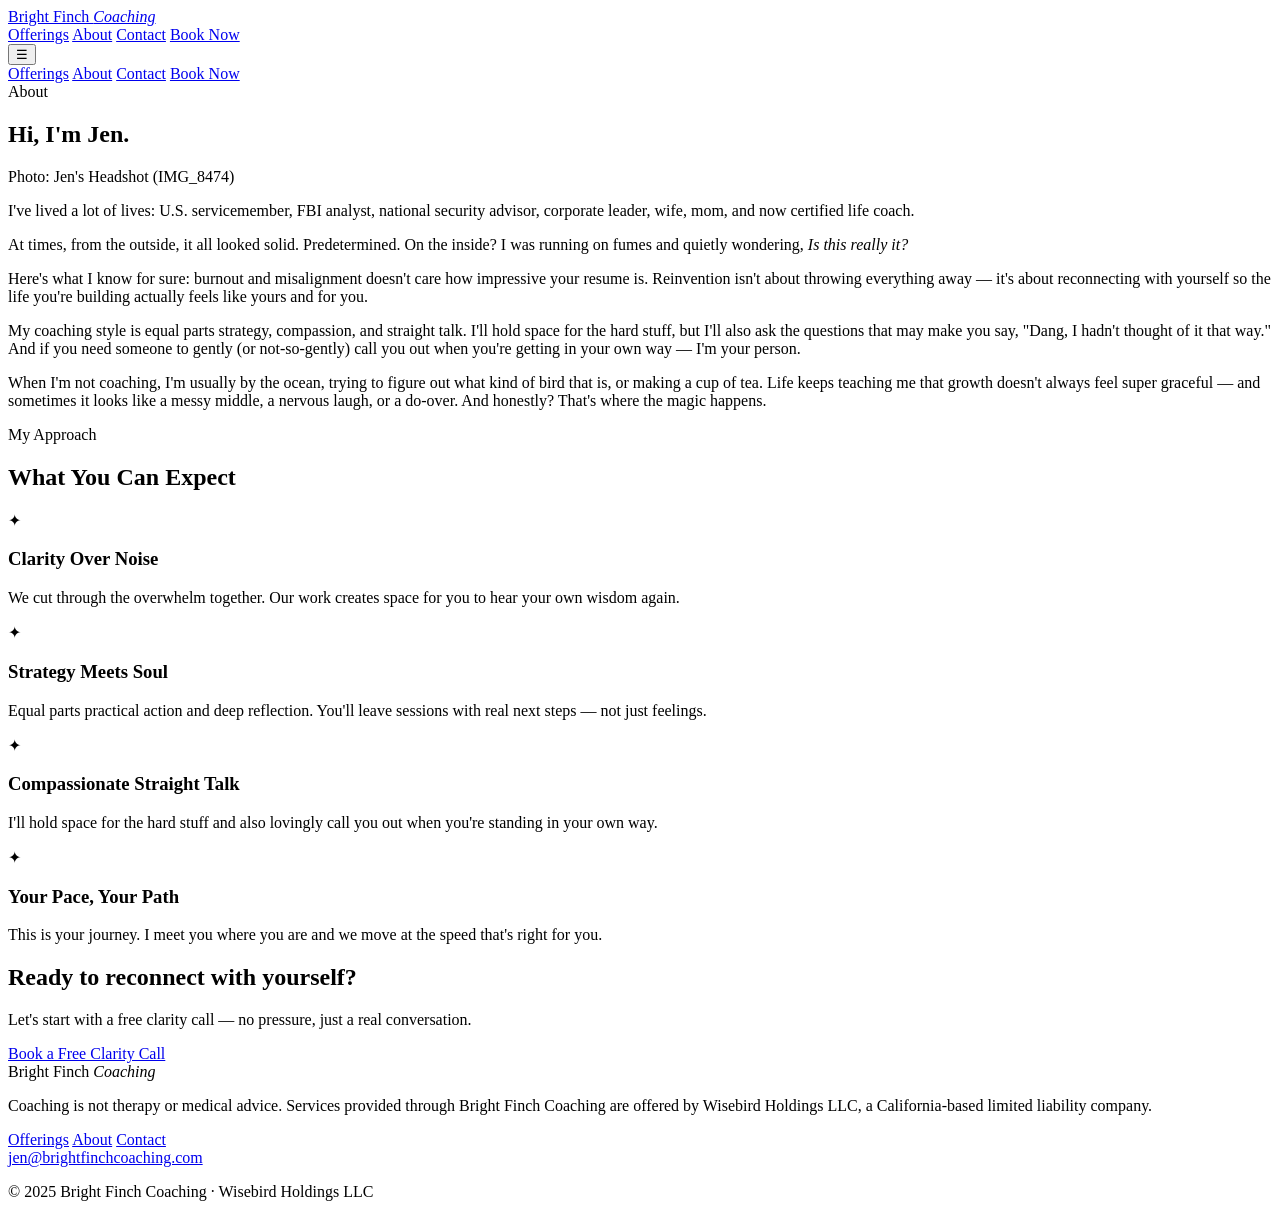
==== about.html @ 89443742 "initial setup" ====
<!DOCTYPE html>
<html lang="en">
<head>
  <meta charset="UTF-8">
  <meta name="viewport" content="width=device-width, initial-scale=1.0">
  <title>About Jen — Bright Finch Coaching</title>
  <link rel="preconnect" href="https://fonts.googleapis.com">
  <link href="https://fonts.googleapis.com/css2?family=Cormorant+Garamond:ital,wght@0,300;0,400;0,600;1,300;1,400&family=Jost:wght@300;400;500&display=swap" rel="stylesheet">
  <link rel="stylesheet" href="css/style.css">
</head>
<body>

  <header class="site-header">
    <div class="header-inner">
      <a href="index.html" class="logo">
        <span class="logo-text">Bright Finch <em>Coaching</em></span>
      </a>
      <nav class="nav-links">
        <a href="offerings.html">Offerings</a>
        <a href="about.html" class="active">About</a>
        <a href="contact.html">Contact</a>
        <a href="contact.html" class="btn-nav">Book Now</a>
      </nav>
      <button class="hamburger" aria-label="Menu">&#9776;</button>
    </div>
    <div class="mobile-menu">
      <a href="offerings.html">Offerings</a>
      <a href="about.html">About</a>
      <a href="contact.html">Contact</a>
      <a href="contact.html" class="btn-mobile">Book Now</a>
    </div>
  </header>

  <!-- PAGE HERO -->
  <section class="page-hero">
    <div class="container narrow text-center">
      <span class="eyebrow">About</span>
      <h1>Hi, I'm Jen.</h1>
    </div>
  </section>

  <!-- ABOUT MAIN -->
  <section class="about-main section-pad">
    <div class="container">
      <div class="about-full">
        <div class="about-full-img">
          <!-- 📸 REMINDER: Download Jen's headshot (IMG_8474) from old site, save as images/jen.jpg -->
          <div class="placeholder-img portrait tall">
            <span>Photo: Jen's Headshot (IMG_8474)</span>
          </div>
        </div>
        <div class="about-full-text">
          <p class="lead-text">I've lived a lot of lives: U.S. servicemember, FBI analyst, national security advisor, corporate leader, wife, mom, and now certified life coach.</p>
          <p>At times, from the outside, it all looked solid. Predetermined. On the inside? I was running on fumes and quietly wondering, <em>Is this really it?</em></p>
          <p>Here's what I know for sure: burnout and misalignment doesn't care how impressive your resume is. Reinvention isn't about throwing everything away — it's about reconnecting with yourself so the life you're building actually feels like yours and for you.</p>
          <p>My coaching style is equal parts strategy, compassion, and straight talk. I'll hold space for the hard stuff, but I'll also ask the questions that may make you say, "Dang, I hadn't thought of it that way." And if you need someone to gently (or not-so-gently) call you out when you're getting in your own way — I'm your person.</p>
          <p>When I'm not coaching, I'm usually by the ocean, trying to figure out what kind of bird that is, or making a cup of tea. Life keeps teaching me that growth doesn't always feel super graceful — and sometimes it looks like a messy middle, a nervous laugh, or a do-over. And honestly? That's where the magic happens.</p>
        </div>
      </div>
    </div>
  </section>

  <!-- VALUES / APPROACH -->
  <section class="values-section section-pad bg-warm">
    <div class="container">
      <div class="section-header text-center">
        <span class="eyebrow">My Approach</span>
        <h2>What You Can Expect</h2>
      </div>
      <div class="values-grid">
        <div class="value-item">
          <div class="value-icon">✦</div>
          <h3>Clarity Over Noise</h3>
          <p>We cut through the overwhelm together. Our work creates space for you to hear your own wisdom again.</p>
        </div>
        <div class="value-item">
          <div class="value-icon">✦</div>
          <h3>Strategy Meets Soul</h3>
          <p>Equal parts practical action and deep reflection. You'll leave sessions with real next steps — not just feelings.</p>
        </div>
        <div class="value-item">
          <div class="value-icon">✦</div>
          <h3>Compassionate Straight Talk</h3>
          <p>I'll hold space for the hard stuff and also lovingly call you out when you're standing in your own way.</p>
        </div>
        <div class="value-item">
          <div class="value-icon">✦</div>
          <h3>Your Pace, Your Path</h3>
          <p>This is your journey. I meet you where you are and we move at the speed that's right for you.</p>
        </div>
      </div>
    </div>
  </section>

  <!-- CTA -->
  <section class="cta-bar section-pad">
    <div class="container narrow text-center">
      <h2>Ready to reconnect with yourself?</h2>
      <p>Let's start with a free clarity call — no pressure, just a real conversation.</p>
      <a href="contact.html" class="btn-primary large">Book a Free Clarity Call</a>
    </div>
  </section>

  <footer class="site-footer">
    <div class="container footer-inner">
      <div class="footer-brand">
        <span class="logo-text">Bright Finch <em>Coaching</em></span>
        <p>Coaching is not therapy or medical advice. Services provided through Bright Finch Coaching are offered by Wisebird Holdings LLC, a California-based limited liability company.</p>
      </div>
      <div class="footer-links">
        <a href="offerings.html">Offerings</a>
        <a href="about.html">About</a>
        <a href="contact.html">Contact</a>
      </div>
      <div class="footer-contact">
        <a href="mailto:jen@brightfinchcoaching.com">jen@brightfinchcoaching.com</a>
      </div>
    </div>
    <div class="footer-bottom">
      <p>© 2025 Bright Finch Coaching · Wisebird Holdings LLC</p>
    </div>
  </footer>

  <script src="js/main.js"></script>
</body>
</html>
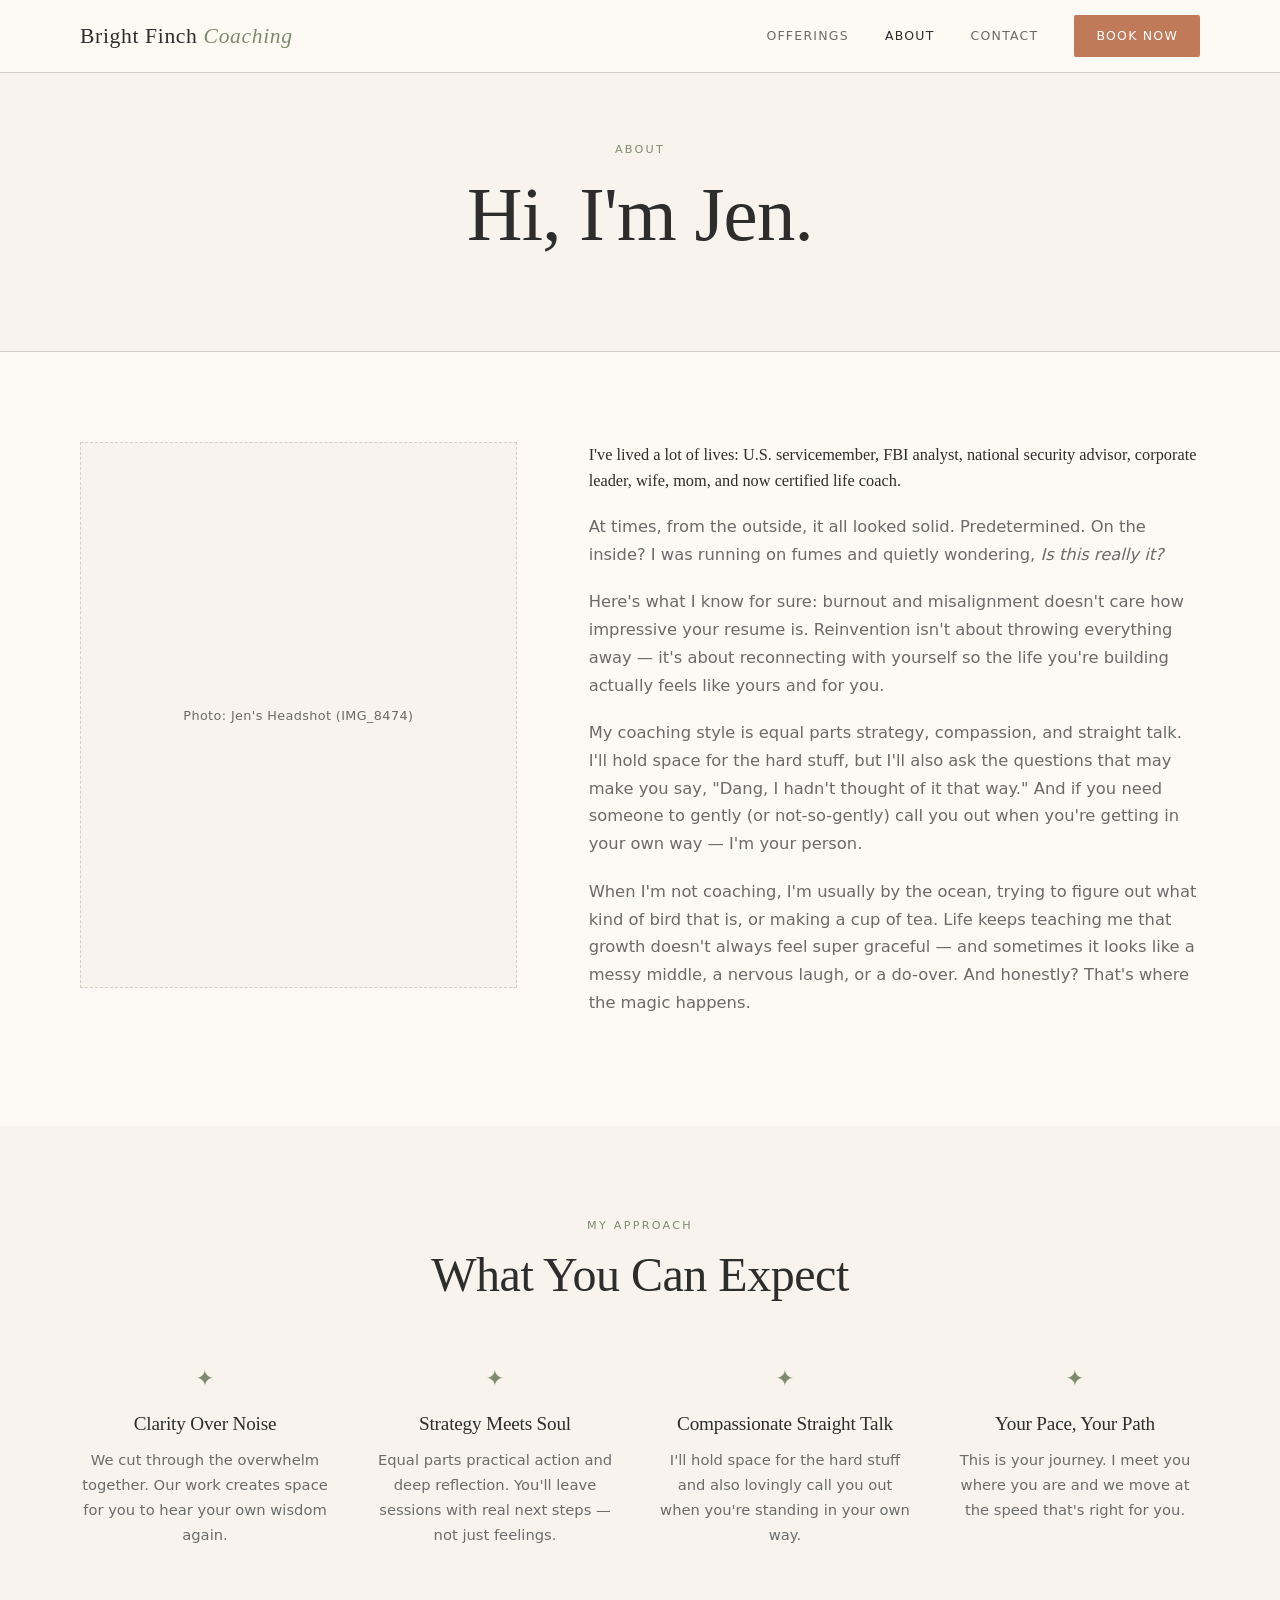
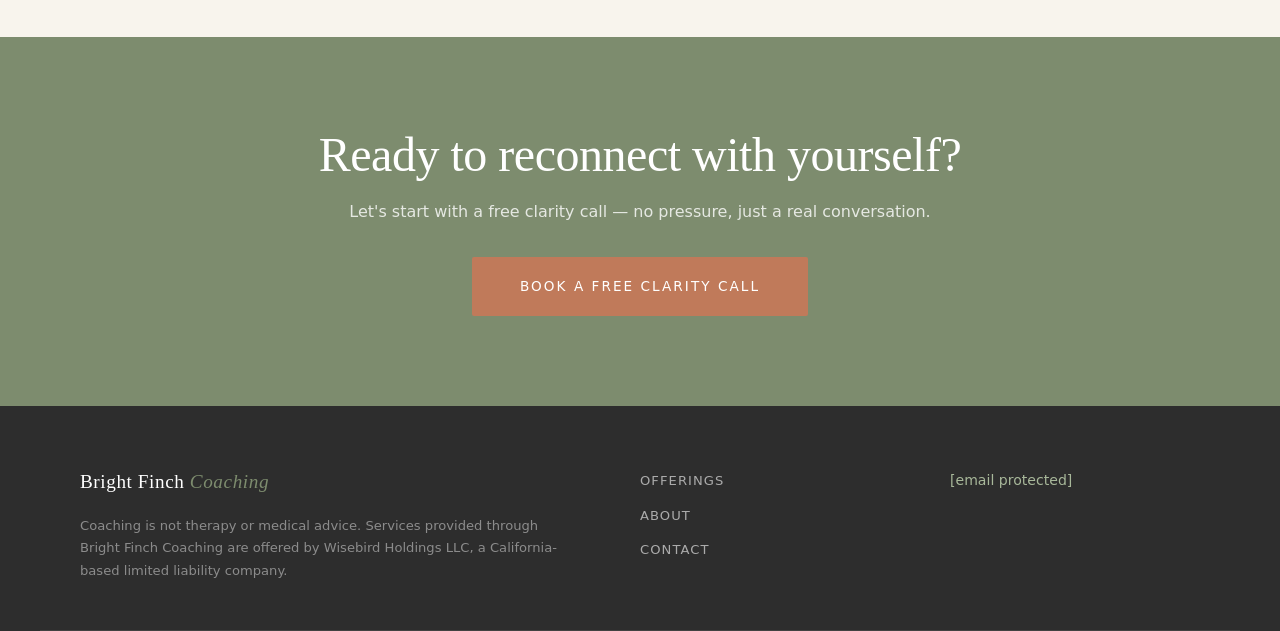
==== commit f6e14799: "update file for js  and css location" ====
--- a/about.html
+++ b/about.html
@@ -6,7 +6,7 @@
   <title>About Jen — Bright Finch Coaching</title>
   <link rel="preconnect" href="https://fonts.googleapis.com">
   <link href="https://fonts.googleapis.com/css2?family=Cormorant+Garamond:ital,wght@0,300;0,400;0,600;1,300;1,400&family=Jost:wght@300;400;500&display=swap" rel="stylesheet">
-  <link rel="stylesheet" href="css/style.css">
+  <link rel="stylesheet" href="style.css">
 </head>
 <body>
 
@@ -113,14 +113,7 @@
         <a href="contact.html">Contact</a>
       </div>
       <div class="footer-contact">
-        <a href="mailto:jen@brightfinchcoaching.com">jen@brightfinchcoaching.com</a>
+        <a href="/cdn-cgi/l/email-protection#09636c67496b7b606e617d6f60676a616a66686a6160676e276a6664"><span class="__cf_email__" data-cfemail="345e515a7456465d535c40525d5a575c575b55575c5d5a531a575b59">[email&#160;protected]</span></a>
       </div>
     </div>
-    <div class="footer-bottom">
-      <p>© 2025 Bright Finch Coaching · Wisebird Holdings LLC</p>
-    </div>
-  </footer>
-
-  <script src="js/main.js"></script>
-</body>
-</html>
+    <div class="footer-bot
--- a/style.css
+++ b/style.css
@@ -0,0 +1,632 @@
+/* ============================================
+   BRIGHT FINCH COACHING — Main Stylesheet
+   Aesthetic: Warm editorial · Natural · Refined
+   ============================================ */
+
+:root {
+  --cream: #f8f4ed;
+  --warm-white: #fdfaf5;
+  --sage: #7d8c6e;
+  --sage-light: #a8b89a;
+  --terracotta: #c07a5a;
+  --terracotta-dark: #a8623f;
+  --charcoal: #2d2d2d;
+  --mid-gray: #6b6b6b;
+  --light-gray: #d4cec6;
+  --gold: #b89050;
+
+  --font-display: 'Cormorant Garamond', Georgia, serif;
+  --font-body: 'Jost', system-ui, sans-serif;
+
+  --max-w: 1200px;
+  --narrow-w: 760px;
+  --pad-section: 90px;
+  --radius: 2px;
+
+  --transition: 0.25s ease;
+}
+
+*, *::before, *::after { box-sizing: border-box; margin: 0; padding: 0; }
+
+html { font-size: 16px; scroll-behavior: smooth; }
+
+body {
+  font-family: var(--font-body);
+  color: var(--charcoal);
+  background: var(--warm-white);
+  line-height: 1.7;
+  font-weight: 300;
+  -webkit-font-smoothing: antialiased;
+}
+
+img { display: block; width: 100%; height: auto; object-fit: cover; }
+
+a { color: inherit; text-decoration: none; }
+
+/* =================== PLACEHOLDER IMAGES =================== */
+.placeholder-img {
+  background: var(--cream);
+  border: 1.5px dashed var(--light-gray);
+  display: flex;
+  align-items: center;
+  justify-content: center;
+  text-align: center;
+  padding: 24px;
+  color: var(--mid-gray);
+  font-size: 0.8rem;
+  font-family: var(--font-body);
+  letter-spacing: 0.03em;
+  line-height: 1.5;
+}
+.placeholder-img.square { aspect-ratio: 1; }
+.placeholder-img.portrait { aspect-ratio: 3/4; }
+.placeholder-img.tall { aspect-ratio: 4/5; }
+
+/* =================== TYPOGRAPHY =================== */
+h1, h2, h3, h4 {
+  font-family: var(--font-display);
+  font-weight: 400;
+  line-height: 1.15;
+  letter-spacing: -0.01em;
+}
+h1 { font-size: clamp(2.8rem, 6vw, 5rem); }
+h2 { font-size: clamp(2rem, 4vw, 3rem); }
+h3 { font-size: clamp(1.3rem, 2.5vw, 1.8rem); }
+p { font-size: 1rem; color: var(--mid-gray); }
+em { font-style: italic; }
+
+.eyebrow {
+  display: block;
+  font-family: var(--font-body);
+  font-size: 0.7rem;
+  font-weight: 500;
+  letter-spacing: 0.2em;
+  text-transform: uppercase;
+  color: var(--sage);
+  margin-bottom: 12px;
+}
+.eyebrow.light { color: rgba(255,255,255,0.7); }
+.light { color: rgba(255,255,255,0.9) !important; }
+
+/* =================== LAYOUT =================== */
+.container { max-width: var(--max-w); margin: 0 auto; padding: 0 40px; }
+.container.narrow { max-width: var(--narrow-w); }
+.section-pad { padding: var(--pad-section) 0; }
+.bg-warm { background: var(--cream); }
+.text-center { text-align: center; }
+
+/* =================== BUTTONS =================== */
+.btn-primary {
+  display: inline-block;
+  background: var(--terracotta);
+  color: #fff;
+  padding: 14px 32px;
+  font-family: var(--font-body);
+  font-size: 0.8rem;
+  font-weight: 500;
+  letter-spacing: 0.15em;
+  text-transform: uppercase;
+  transition: background var(--transition), transform var(--transition);
+  border: none;
+  cursor: pointer;
+  border-radius: var(--radius);
+}
+.btn-primary:hover { background: var(--terracotta-dark); transform: translateY(-1px); }
+.btn-primary.large { padding: 18px 48px; font-size: 0.85rem; }
+.btn-primary.full-width { width: 100%; text-align: center; }
+
+.btn-outline {
+  display: inline-block;
+  border: 1.5px solid var(--charcoal);
+  color: var(--charcoal);
+  padding: 13px 32px;
+  font-family: var(--font-body);
+  font-size: 0.8rem;
+  font-weight: 500;
+  letter-spacing: 0.15em;
+  text-transform: uppercase;
+  transition: all var(--transition);
+  border-radius: var(--radius);
+}
+.btn-outline:hover { background: var(--charcoal); color: #fff; }
+
+/* =================== HEADER / NAV =================== */
+.site-header {
+  position: fixed;
+  top: 0; left: 0; right: 0;
+  z-index: 100;
+  background: rgba(253, 250, 245, 0.95);
+  backdrop-filter: blur(8px);
+  border-bottom: 1px solid var(--light-gray);
+  transition: box-shadow var(--transition);
+}
+.header-inner {
+  max-width: var(--max-w);
+  margin: 0 auto;
+  padding: 0 40px;
+  height: 72px;
+  display: flex;
+  align-items: center;
+  justify-content: space-between;
+}
+.logo { text-decoration: none; }
+.logo-text {
+  font-family: var(--font-display);
+  font-size: 1.35rem;
+  font-weight: 300;
+  color: var(--charcoal);
+  letter-spacing: 0.03em;
+}
+.logo-text em { color: var(--sage); font-style: italic; }
+
+.nav-links { display: flex; align-items: center; gap: 36px; }
+.nav-links a {
+  font-size: 0.78rem;
+  font-weight: 400;
+  letter-spacing: 0.1em;
+  text-transform: uppercase;
+  color: var(--mid-gray);
+  transition: color var(--transition);
+}
+.nav-links a:hover, .nav-links a.active { color: var(--charcoal); }
+.btn-nav {
+  background: var(--terracotta) !important;
+  color: #fff !important;
+  padding: 10px 22px !important;
+  border-radius: var(--radius);
+  letter-spacing: 0.1em;
+}
+.btn-nav:hover { background: var(--terracotta-dark) !important; }
+
+.hamburger {
+  display: none;
+  background: none;
+  border: none;
+  font-size: 1.4rem;
+  cursor: pointer;
+  color: var(--charcoal);
+}
+
+.mobile-menu {
+  display: none;
+  flex-direction: column;
+  gap: 0;
+  background: var(--warm-white);
+  border-top: 1px solid var(--light-gray);
+  padding: 12px 40px 20px;
+}
+.mobile-menu a {
+  font-size: 0.85rem;
+  letter-spacing: 0.08em;
+  text-transform: uppercase;
+  padding: 12px 0;
+  border-bottom: 1px solid var(--light-gray);
+  color: var(--mid-gray);
+}
+.mobile-menu a.btn-mobile {
+  margin-top: 16px;
+  background: var(--terracotta);
+  color: #fff;
+  text-align: center;
+  padding: 14px;
+  border: none;
+}
+.mobile-menu.open { display: flex; }
+
+/* =================== HERO =================== */
+.hero {
+  position: relative;
+  min-height: 100vh;
+  display: flex;
+  align-items: center;
+  padding-top: 72px;
+  overflow: hidden;
+}
+.hero-bg {
+  position: absolute;
+  inset: 0;
+  background: 
+    linear-gradient(135deg, rgba(125, 140, 110, 0.15) 0%, transparent 60%),
+    url('images/hero.jpg') center/cover no-repeat;
+  background-color: var(--cream);
+}
+.hero-overlay {
+  position: absolute;
+  inset: 0;
+  background: linear-gradient(to right, rgba(253,250,245,0.92) 45%, rgba(253,250,245,0.4) 100%);
+}
+.hero-content {
+  position: relative;
+  z-index: 1;
+  max-width: var(--max-w);
+  margin: 0 auto;
+  padding: 80px 40px;
+  max-width: 680px;
+  margin-left: clamp(40px, 8vw, 120px);
+}
+.hero-eyebrow {
+  font-size: 0.72rem;
+  font-weight: 500;
+  letter-spacing: 0.22em;
+  text-transform: uppercase;
+  color: var(--sage);
+  margin-bottom: 24px;
+  opacity: 0;
+  animation: fadeUp 0.8s ease forwards 0.1s;
+}
+.hero h1 {
+  font-family: var(--font-display);
+  font-size: clamp(3.5rem, 7vw, 6rem);
+  font-weight: 300;
+  line-height: 1.05;
+  color: var(--charcoal);
+  margin-bottom: 24px;
+  opacity: 0;
+  animation: fadeUp 0.8s ease forwards 0.25s;
+}
+.hero h1 em { color: var(--sage); font-style: italic; }
+.hero-sub {
+  font-size: 1.1rem;
+  color: var(--mid-gray);
+  margin-bottom: 40px;
+  opacity: 0;
+  animation: fadeUp 0.8s ease forwards 0.4s;
+}
+.hero-cta {
+  display: flex;
+  gap: 16px;
+  flex-wrap: wrap;
+  opacity: 0;
+  animation: fadeUp 0.8s ease forwards 0.55s;
+}
+.hero-scroll-hint {
+  position: absolute;
+  bottom: 36px;
+  left: 50%;
+  transform: translateX(-50%);
+  color: var(--sage);
+  font-size: 1.2rem;
+  animation: bob 2s ease-in-out infinite;
+  z-index: 1;
+}
+
+@keyframes fadeUp {
+  from { opacity: 0; transform: translateY(24px); }
+  to   { opacity: 1; transform: translateY(0); }
+}
+@keyframes bob {
+  0%, 100% { transform: translateX(-50%) translateY(0); }
+  50%       { transform: translateX(-50%) translateY(8px); }
+}
+
+/* =================== INTRO =================== */
+.intro { border-bottom: 1px solid var(--light-gray); }
+.intro-text {
+  font-family: var(--font-display);
+  font-size: clamp(1.2rem, 2.5vw, 1.6rem);
+  line-height: 1.6;
+  color: var(--charcoal);
+  text-align: center;
+  font-weight: 300;
+}
+
+/* =================== SECTION HEADER =================== */
+.section-header { margin-bottom: 56px; }
+.section-header h2 { color: var(--charcoal); margin-top: 8px; }
+
+/* =================== CARDS GRID =================== */
+.cards-grid {
+  display: grid;
+  grid-template-columns: repeat(3, 1fr);
+  gap: 32px;
+}
+.card {
+  background: var(--warm-white);
+  border: 1px solid var(--light-gray);
+  transition: box-shadow var(--transition), transform var(--transition);
+  overflow: hidden;
+}
+.card:hover { box-shadow: 0 12px 40px rgba(0,0,0,0.08); transform: translateY(-3px); }
+.card-img { height: 220px; overflow: hidden; }
+.card-img img { height: 100%; object-fit: cover; transition: transform 0.4s ease; }
+.card:hover .card-img img { transform: scale(1.03); }
+.card-img.placeholder-img { height: 220px; aspect-ratio: unset; }
+.card-body { padding: 28px 28px 32px; }
+.card-body h3 { color: var(--charcoal); margin-bottom: 4px; font-size: 1.4rem; }
+.card-sub {
+  font-size: 0.72rem;
+  letter-spacing: 0.15em;
+  text-transform: uppercase;
+  color: var(--sage);
+  margin-bottom: 14px;
+  display: block;
+}
+.card-body p { font-size: 0.93rem; margin-bottom: 20px; }
+.card-link {
+  font-size: 0.78rem;
+  font-weight: 500;
+  letter-spacing: 0.1em;
+  text-transform: uppercase;
+  color: var(--terracotta);
+  transition: letter-spacing var(--transition);
+}
+.card-link:hover { letter-spacing: 0.18em; }
+
+.section-cta { text-align: center; margin-top: 48px; }
+
+/* =================== RETREAT BANNER =================== */
+.retreat-banner { background: var(--charcoal); }
+.retreat-inner {
+  display: grid;
+  grid-template-columns: 1fr 1fr;
+  gap: 60px;
+  align-items: center;
+}
+.retreat-text .eyebrow { color: var(--sage-light); }
+.retreat-text h2 { color: #fff; font-size: clamp(2.2rem, 4vw, 3.2rem); }
+.retreat-dates {
+  font-size: 0.78rem;
+  letter-spacing: 0.18em;
+  text-transform: uppercase;
+  color: var(--gold);
+  margin: 12px 0 20px;
+  display: block;
+}
+.retreat-text p { color: rgba(255,255,255,0.75); margin-bottom: 28px; }
+
+/* =================== ABOUT SNIPPET =================== */
+.about-inner {
+  display: grid;
+  grid-template-columns: 1fr 1.5fr;
+  gap: 72px;
+  align-items: center;
+}
+.about-img-wrap .placeholder-img { width: 100%; }
+.about-text .eyebrow { margin-bottom: 8px; }
+.about-text h2 { color: var(--charcoal); margin-bottom: 20px; }
+.about-text p { margin-bottom: 16px; }
+.about-text .btn-outline { margin-top: 12px; }
+
+/* =================== CTA BAR =================== */
+.cta-bar { background: var(--sage); }
+.cta-bar h2 { color: #fff; margin-bottom: 16px; }
+.cta-bar p { color: rgba(255,255,255,0.8); margin-bottom: 32px; }
+
+/* =================== PAGE HERO =================== */
+.page-hero {
+  padding: 140px 40px 72px;
+  background: var(--cream);
+  border-bottom: 1px solid var(--light-gray);
+}
+.page-hero h1 { color: var(--charcoal); margin-bottom: 20px; }
+.page-hero p { font-size: 1.05rem; max-width: 580px; margin: 0 auto; }
+
+/* =================== OFFERING SECTIONS =================== */
+.offering-inner {
+  display: grid;
+  grid-template-columns: 1fr 1fr;
+  gap: 72px;
+  align-items: start;
+}
+.offering-inner.reverse { direction: rtl; }
+.offering-inner.reverse > * { direction: ltr; }
+.offering-text .eyebrow { margin-bottom: 8px; }
+.offering-text h2 { color: var(--charcoal); margin-bottom: 8px; }
+.offering-subtitle {
+  font-size: 0.75rem;
+  letter-spacing: 0.18em;
+  text-transform: uppercase;
+  color: var(--gold);
+  margin-bottom: 20px;
+  display: block;
+}
+.offering-text p { margin-bottom: 16px; }
+.includes-box {
+  background: var(--cream);
+  border-left: 3px solid var(--sage);
+  padding: 20px 24px;
+  margin: 24px 0 32px;
+}
+.includes-title {
+  font-size: 0.72rem;
+  letter-spacing: 0.15em;
+  text-transform: uppercase;
+  color: var(--sage);
+  margin-bottom: 12px;
+}
+.includes-box ul {
+  list-style: none;
+  padding: 0;
+}
+.includes-box ul li {
+  font-size: 0.93rem;
+  color: var(--mid-gray);
+  padding: 5px 0 5px 16px;
+  position: relative;
+}
+.includes-box ul li::before {
+  content: '—';
+  position: absolute;
+  left: 0;
+  color: var(--sage-light);
+}
+
+/* =================== RETREAT FEATURE =================== */
+.retreat-bg {
+  position: relative;
+  background: url('images/retreat.jpg') center/cover no-repeat;
+  background-color: var(--charcoal);
+}
+.retreat-overlay {
+  position: absolute;
+  inset: 0;
+  background: rgba(30, 35, 28, 0.75);
+}
+.retreat-feature {
+  position: relative;
+  z-index: 1;
+  max-width: 680px;
+}
+.retreat-feature h2 { font-size: clamp(2.5rem, 5vw, 4rem); }
+.retreat-location {
+  font-size: 0.78rem;
+  letter-spacing: 0.2em;
+  text-transform: uppercase;
+  color: var(--gold);
+  margin: 12px 0 24px;
+  display: block;
+}
+.retreat-feature p { margin-bottom: 16px; }
+.retreat-feature .btn-primary { margin-top: 12px; }
+
+/* =================== ABOUT FULL =================== */
+.about-full {
+  display: grid;
+  grid-template-columns: 1fr 1.4fr;
+  gap: 72px;
+  align-items: start;
+}
+.lead-text {
+  font-family: var(--font-display);
+  font-size: clamp(1.15rem, 2.2vw, 1.45rem);
+  color: var(--charcoal);
+  line-height: 1.55;
+  margin-bottom: 24px;
+}
+.about-full-text p { margin-bottom: 20px; font-size: 1.02rem; }
+
+/* =================== VALUES GRID =================== */
+.values-grid {
+  display: grid;
+  grid-template-columns: repeat(4, 1fr);
+  gap: 40px;
+  margin-top: 16px;
+}
+.value-item { text-align: center; }
+.value-icon {
+  color: var(--sage);
+  font-size: 1.4rem;
+  margin-bottom: 16px;
+}
+.value-item h3 { color: var(--charcoal); font-size: 1.2rem; margin-bottom: 12px; }
+.value-item p { font-size: 0.92rem; }
+
+/* =================== CONTACT =================== */
+.contact-inner {
+  display: grid;
+  grid-template-columns: 1.2fr 1fr;
+  gap: 80px;
+  align-items: start;
+}
+.contact-form-wrap h2 { color: var(--charcoal); margin-bottom: 36px; }
+.contact-form { display: flex; flex-direction: column; gap: 20px; }
+.form-group { display: flex; flex-direction: column; gap: 8px; }
+.form-group label {
+  font-size: 0.75rem;
+  letter-spacing: 0.12em;
+  text-transform: uppercase;
+  color: var(--mid-gray);
+  font-weight: 500;
+}
+.form-group input,
+.form-group select,
+.form-group textarea {
+  font-family: var(--font-body);
+  font-size: 0.95rem;
+  font-weight: 300;
+  color: var(--charcoal);
+  background: var(--cream);
+  border: 1.5px solid var(--light-gray);
+  padding: 12px 16px;
+  transition: border-color var(--transition);
+  outline: none;
+  border-radius: var(--radius);
+  width: 100%;
+  -webkit-appearance: none;
+}
+.form-group input:focus,
+.form-group select:focus,
+.form-group textarea:focus { border-color: var(--sage); }
+.form-group textarea { resize: vertical; line-height: 1.6; }
+
+.contact-img-wrap { margin-bottom: 36px; }
+.contact-details h3 { color: var(--charcoal); margin-bottom: 12px; font-size: 1.2rem; }
+.contact-email {
+  display: block;
+  font-size: 1.05rem;
+  color: var(--terracotta);
+  margin-bottom: 12px;
+  text-decoration: underline;
+  text-decoration-color: transparent;
+  transition: text-decoration-color var(--transition);
+}
+.contact-email:hover { text-decoration-color: var(--terracotta); }
+.response-note { font-size: 0.88rem; color: var(--mid-gray); font-style: italic; }
+
+/* =================== FOOTER =================== */
+.site-footer {
+  background: var(--charcoal);
+  padding: 60px 0 0;
+}
+.footer-inner {
+  display: grid;
+  grid-template-columns: 2fr 1fr 1fr;
+  gap: 60px;
+  padding-bottom: 48px;
+  border-bottom: 1px solid rgba(255,255,255,0.1);
+}
+.footer-brand .logo-text { color: #fff; font-size: 1.2rem; display: block; margin-bottom: 16px; }
+.footer-brand p { color: rgba(255,255,255,0.45); font-size: 0.82rem; line-height: 1.7; }
+.footer-links { display: flex; flex-direction: column; gap: 12px; padding-top: 4px; }
+.footer-links a {
+  color: rgba(255,255,255,0.6);
+  font-size: 0.82rem;
+  letter-spacing: 0.08em;
+  text-transform: uppercase;
+  transition: color var(--transition);
+}
+.footer-links a:hover { color: #fff; }
+.footer-contact a {
+  color: var(--sage-light);
+  font-size: 0.88rem;
+  word-break: break-all;
+  transition: color var(--transition);
+}
+.footer-contact a:hover { color: #fff; }
+.footer-bottom {
+  text-align: center;
+  padding: 20px;
+}
+.footer-bottom p { font-size: 0.75rem; color: rgba(255,255,255,0.3); }
+
+/* =================== RESPONSIVE =================== */
+@media (max-width: 1024px) {
+  .cards-grid { grid-template-columns: repeat(2, 1fr); }
+  .values-grid { grid-template-columns: repeat(2, 1fr); }
+}
+
+@media (max-width: 768px) {
+  :root { --pad-section: 60px; }
+
+  .nav-links { display: none; }
+  .hamburger { display: block; }
+  .header-inner { padding: 0 24px; }
+  .container { padding: 0 24px; }
+  .hero-content { margin-left: 24px; padding: 60px 24px; }
+
+  .cards-grid { grid-template-columns: 1fr; }
+  .retreat-inner { grid-template-columns: 1fr; gap: 36px; }
+  .about-inner { grid-template-columns: 1fr; gap: 36px; }
+  .offering-inner { grid-template-columns: 1fr; gap: 36px; }
+  .offering-inner.reverse { direction: ltr; }
+  .about-full { grid-template-columns: 1fr; gap: 36px; }
+  .values-grid { grid-template-columns: 1fr 1fr; gap: 28px; }
+  .contact-inner { grid-template-columns: 1fr; gap: 48px; }
+  .footer-inner { grid-template-columns: 1fr; gap: 36px; }
+  .page-hero { padding: 120px 24px 56px; }
+  .hero-cta { flex-direction: column; align-items: flex-start; }
+}
+
+@media (max-width: 480px) {
+  .values-grid { grid-template-columns: 1fr; }
+}
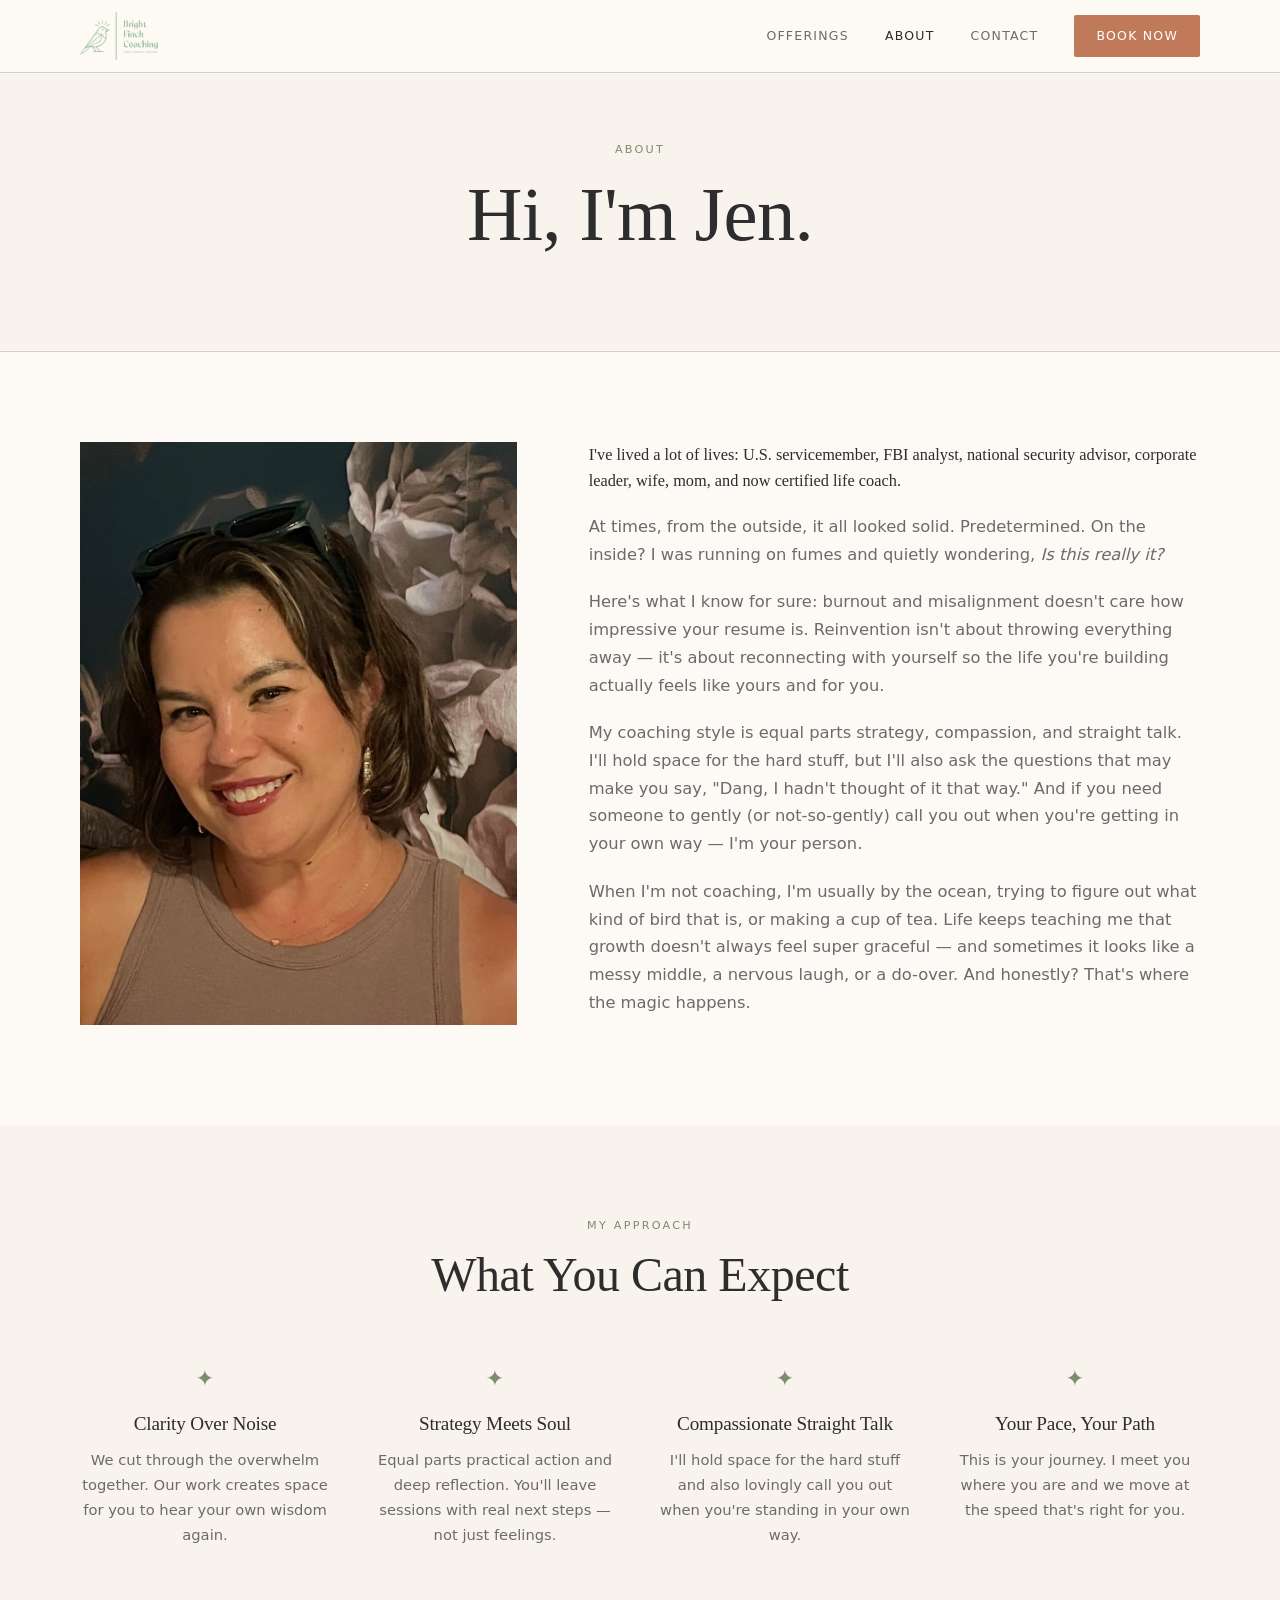
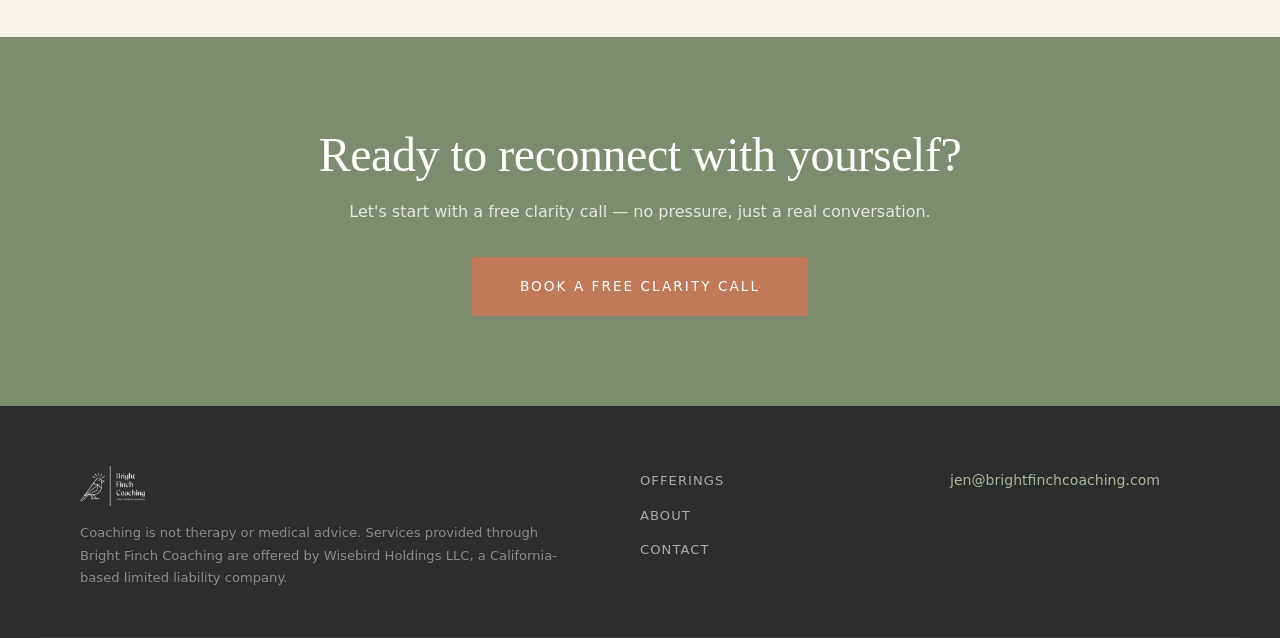
==== commit fe7689dd: "update pages to show images" ====
--- a/about.html
+++ b/about.html
@@ -13,7 +13,7 @@
   <header class="site-header">
     <div class="header-inner">
       <a href="index.html" class="logo">
-        <span class="logo-text">Bright Finch <em>Coaching</em></span>
+        <img src="images/logo.png" alt="Bright Finch Coaching" class="logo-img">
       </a>
       <nav class="nav-links">
         <a href="offerings.html">Offerings</a>
@@ -44,10 +44,7 @@
     <div class="container">
       <div class="about-full">
         <div class="about-full-img">
-          <!-- 📸 REMINDER: Download Jen's headshot (IMG_8474) from old site, save as images/jen.jpg -->
-          <div class="placeholder-img portrait tall">
-            <span>Photo: Jen's Headshot (IMG_8474)</span>
-          </div>
+          <img src="images/jen.jpg" alt="Jen, Bright Finch Coach">
         </div>
         <div class="about-full-text">
           <p class="lead-text">I've lived a lot of lives: U.S. servicemember, FBI analyst, national security advisor, corporate leader, wife, mom, and now certified life coach.</p>
@@ -104,7 +101,7 @@
   <footer class="site-footer">
     <div class="container footer-inner">
       <div class="footer-brand">
-        <span class="logo-text">Bright Finch <em>Coaching</em></span>
+        <img src="images/logo.png" alt="Bright Finch Coaching" class="logo-img footer-logo">
         <p>Coaching is not therapy or medical advice. Services provided through Bright Finch Coaching are offered by Wisebird Holdings LLC, a California-based limited liability company.</p>
       </div>
       <div class="footer-links">
@@ -113,7 +110,7 @@
         <a href="contact.html">Contact</a>
       </div>
       <div class="footer-contact">
-        <a href="/cdn-cgi/l/email-protection#09636c67496b7b606e617d6f60676a616a66686a6160676e276a6664"><span class="__cf_email__" data-cfemail="345e515a7456465d535c40525d5a575c575b55575c5d5a531a575b59">[email&#160;protected]</span></a>
+        <a href="mailto:jen@brightfinchcoaching.com">jen@brightfinchcoaching.com</a>
       </div>
     </div>
     <div class="footer-bot
--- a/style.css
+++ b/style.css
@@ -41,9 +41,37 @@
 
 img { display: block; width: 100%; height: auto; object-fit: cover; }
 
+/* Logo image */
+.logo-img { width: auto; height: 48px; object-fit: contain; }
+.footer-logo { height: 40px; filter: brightness(0) invert(1); margin-bottom: 16px; opacity: 0.9; }
+
 a { color: inherit; text-decoration: none; }
 
-/* =================== PLACEHOLDER IMAGES =================== */
+.offering-img img {
+  width: 100%;
+  aspect-ratio: 1;
+  object-fit: cover;
+  display: block;
+}
+.about-img-wrap img, .about-full-img img {
+  width: 100%;
+  aspect-ratio: 3/4;
+  object-fit: cover;
+  object-position: top;
+  display: block;
+}
+.retreat-img-wrap img {
+  width: 100%;
+  aspect-ratio: 4/5;
+  object-fit: cover;
+  display: block;
+}
+.contact-img-wrap img {
+  width: 100%;
+  aspect-ratio: 1;
+  object-fit: cover;
+  display: block;
+}
 .placeholder-img {
   background: var(--cream);
   border: 1.5px dashed var(--light-gray);
@@ -328,7 +356,7 @@
 }
 .card:hover { box-shadow: 0 12px 40px rgba(0,0,0,0.08); transform: translateY(-3px); }
 .card-img { height: 220px; overflow: hidden; }
-.card-img img { height: 100%; object-fit: cover; transition: transform 0.4s ease; }
+.card-img img { width: 100%; height: 100%; object-fit: cover; transition: transform 0.4s ease; }
 .card:hover .card-img img { transform: scale(1.03); }
 .card-img.placeholder-img { height: 220px; aspect-ratio: unset; }
 .card-body { padding: 28px 28px 32px; }
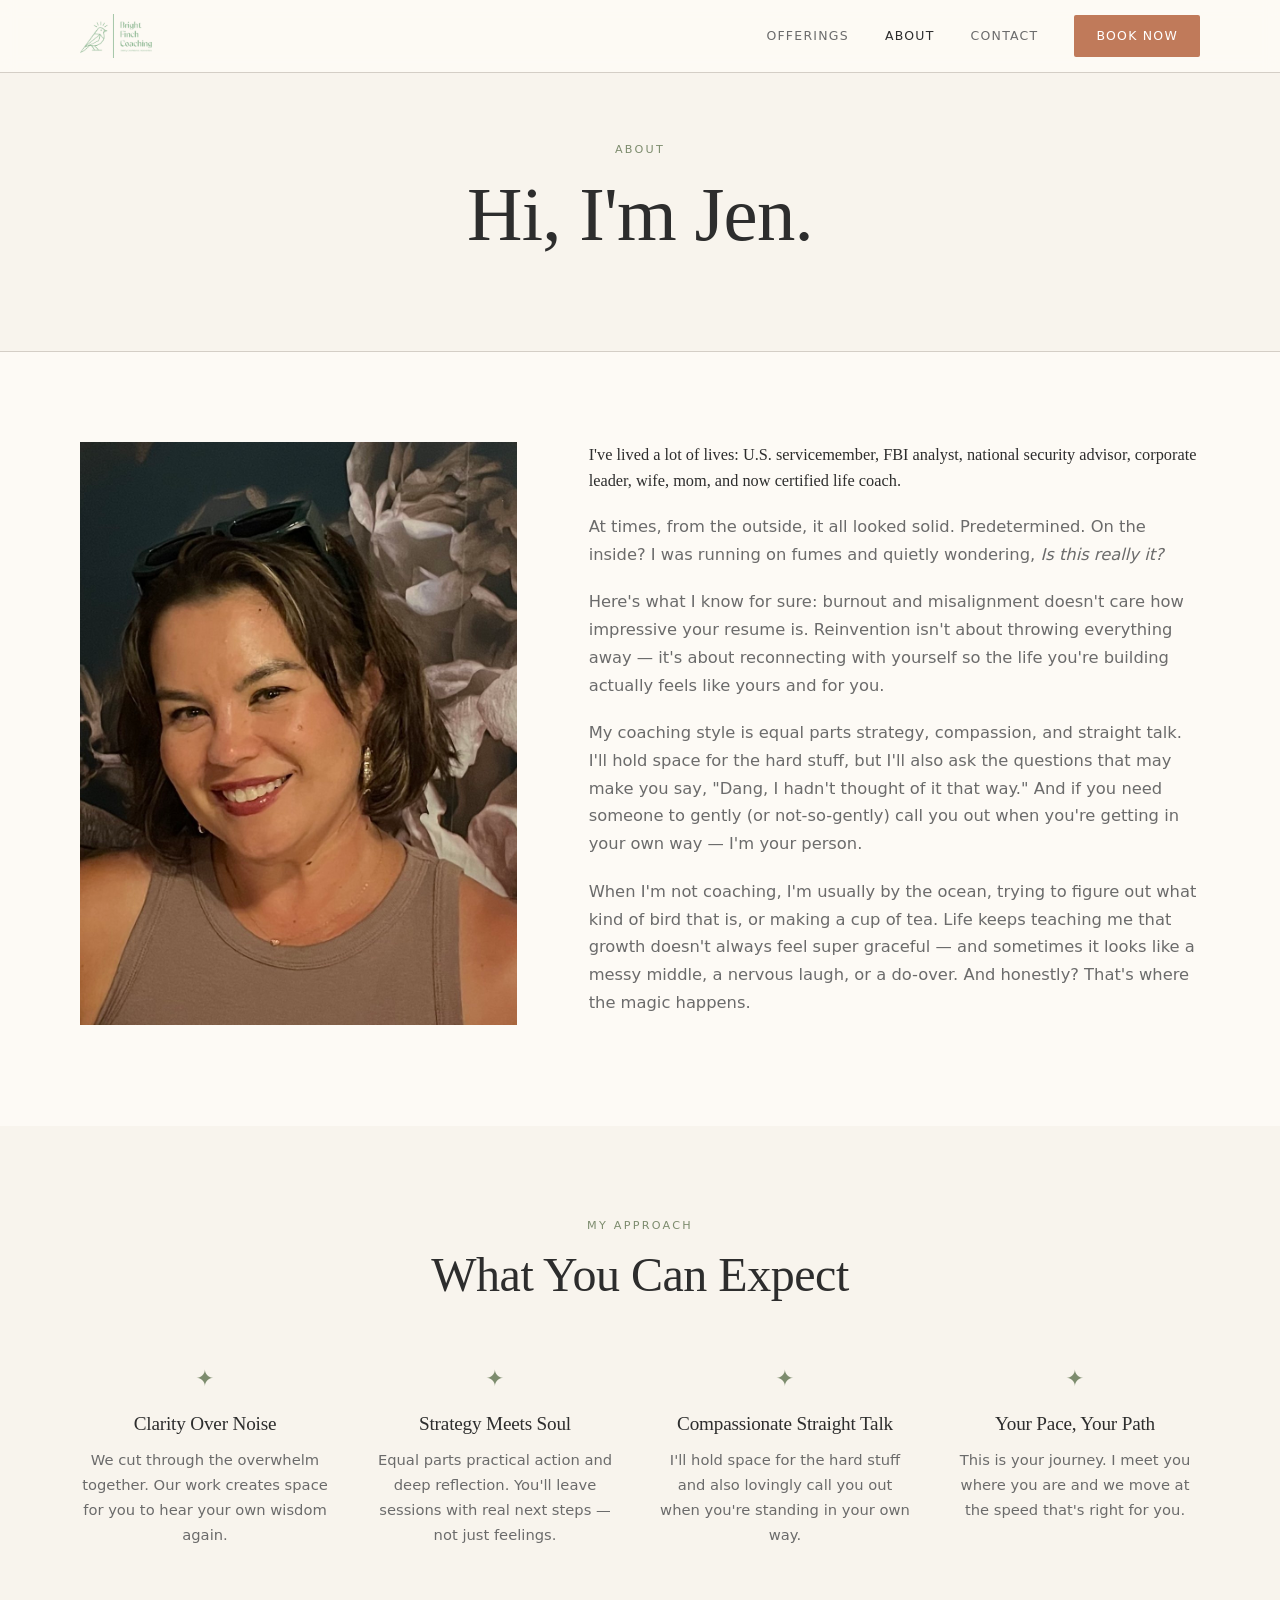
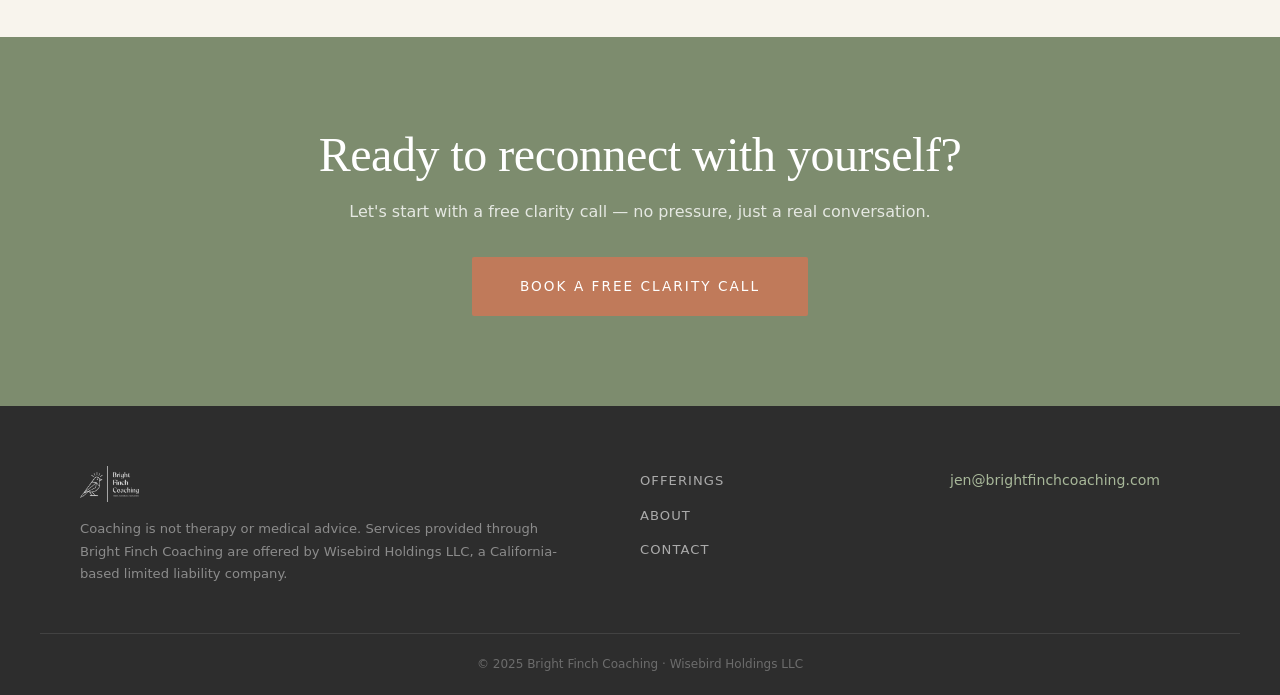
==== commit a5b6b16b: "fix burger on mobile" ====
--- a/about.html
+++ b/about.html
@@ -110,7 +110,14 @@
         <a href="contact.html">Contact</a>
       </div>
       <div class="footer-contact">
-        <a href="mailto:jen@brightfinchcoaching.com">jen@brightfinchcoaching.com</a>
+        <a href="mailto:jen@brightfinchcoaching.com">jen&#64;brightfinchcoaching&#46;com</a>
       </div>
     </div>
-    <div class="footer-bot+    <div class="footer-bottom">
+      <p>&copy; 2025 Bright Finch Coaching &middot; Wisebird Holdings LLC</p>
+    </div>
+  </footer>
+
+  <script src="main.js"></script>
+</body>
+</html>
--- a/style.css
+++ b/style.css
@@ -42,8 +42,20 @@
 img { display: block; width: 100%; height: auto; object-fit: cover; }
 
 /* Logo image */
-.logo-img { width: auto; height: 48px; object-fit: contain; }
-.footer-logo { height: 40px; filter: brightness(0) invert(1); margin-bottom: 16px; opacity: 0.9; }
+.logo-img {
+  width: auto;
+  height: 44px;
+  max-width: 180px;
+  object-fit: contain;
+  display: block;
+}
+.footer-logo {
+  height: 36px;
+  max-width: 150px;
+  filter: brightness(0) invert(1);
+  margin-bottom: 16px;
+  opacity: 0.85;
+}
 
 a { color: inherit; text-decoration: none; }
 
@@ -177,7 +189,7 @@
   align-items: center;
   justify-content: space-between;
 }
-.logo { text-decoration: none; }
+.logo { text-decoration: none; line-height: 0; flex-shrink: 0; }
 .logo-text {
   font-family: var(--font-display);
   font-size: 1.35rem;
@@ -210,35 +222,47 @@
   display: none;
   background: none;
   border: none;
-  font-size: 1.4rem;
+  font-size: 1.6rem;
   cursor: pointer;
   color: var(--charcoal);
+  padding: 4px 8px;
+  line-height: 1;
+  z-index: 200;
 }
 
 .mobile-menu {
   display: none;
+  position: fixed;
+  top: 72px;
+  left: 0;
+  right: 0;
+  z-index: 99;
   flex-direction: column;
-  gap: 0;
   background: var(--warm-white);
   border-top: 1px solid var(--light-gray);
-  padding: 12px 40px 20px;
+  box-shadow: 0 8px 24px rgba(0,0,0,0.08);
+  padding: 8px 24px 24px;
 }
 .mobile-menu a {
-  font-size: 0.85rem;
-  letter-spacing: 0.08em;
-  text-transform: uppercase;
-  padding: 12px 0;
+  font-size: 0.88rem;
+  letter-spacing: 0.1em;
+  text-transform: uppercase;
+  padding: 16px 0;
   border-bottom: 1px solid var(--light-gray);
   color: var(--mid-gray);
-}
+  display: block;
+}
+.mobile-menu a:last-child { border-bottom: none; }
 .mobile-menu a.btn-mobile {
-  margin-top: 16px;
+  margin-top: 12px;
   background: var(--terracotta);
   color: #fff;
   text-align: center;
-  padding: 14px;
+  padding: 16px;
   border: none;
-}
+  border-radius: var(--radius);
+}
+.mobile-menu a.btn-mobile:hover { background: var(--terracotta-dark); }
 .mobile-menu.open { display: flex; }
 
 /* =================== HERO =================== */
@@ -658,3 +682,144 @@
 @media (max-width: 480px) {
   .values-grid { grid-template-columns: 1fr; }
 }
+
+/* =================== OFFERING DETAIL PAGES =================== */
+.offering-hero {
+  position: relative;
+  height: 55vh;
+  min-height: 400px;
+  display: flex;
+  align-items: flex-end;
+  overflow: hidden;
+}
+.offering-hero-img {
+  position: absolute;
+  inset: 0;
+}
+.offering-hero-img img {
+  width: 100%;
+  height: 100%;
+  object-fit: cover;
+  object-position: center 30%;
+}
+.offering-hero-overlay {
+  position: absolute;
+  inset: 0;
+  background: linear-gradient(to top, rgba(20,20,18,0.82) 0%, rgba(20,20,18,0.3) 60%, transparent 100%);
+}
+.offering-hero-content {
+  position: relative;
+  z-index: 1;
+  width: 100%;
+  padding-bottom: 56px;
+  padding-top: 100px;
+}
+.offering-hero-content h1 {
+  font-size: clamp(2.5rem, 5vw, 4rem);
+  margin: 12px 0 16px;
+}
+.offering-hero-content p {
+  font-size: 1.05rem;
+  max-width: 520px;
+}
+.back-link {
+  display: inline-block;
+  font-size: 0.75rem;
+  letter-spacing: 0.12em;
+  text-transform: uppercase;
+  color: rgba(255,255,255,0.6);
+  margin-bottom: 20px;
+  transition: color var(--transition);
+}
+.back-link:hover { color: #fff; }
+
+.offering-detail-inner {
+  display: grid;
+  grid-template-columns: 1fr 380px;
+  gap: 72px;
+  align-items: start;
+}
+.offering-detail-main h2 {
+  font-size: clamp(1.4rem, 2.5vw, 1.9rem);
+  color: var(--charcoal);
+  margin: 40px 0 16px;
+}
+.offering-detail-main h2:first-child { margin-top: 0; }
+.offering-detail-main p {
+  font-size: 1.02rem;
+  margin-bottom: 16px;
+  line-height: 1.8;
+}
+.prose-list {
+  list-style: none;
+  padding: 0;
+  margin: 0 0 16px;
+}
+.prose-list li {
+  font-size: 1rem;
+  color: var(--mid-gray);
+  padding: 8px 0 8px 24px;
+  border-bottom: 1px solid var(--light-gray);
+  position: relative;
+  line-height: 1.6;
+}
+.prose-list li::before {
+  content: '✦';
+  position: absolute;
+  left: 0;
+  color: var(--sage);
+  font-size: 0.6rem;
+  top: 12px;
+}
+
+/* Sidebar detail card */
+.detail-card {
+  background: var(--cream);
+  border: 1px solid var(--light-gray);
+  position: sticky;
+  top: 96px;
+}
+.detail-card-header {
+  background: var(--charcoal);
+  padding: 28px 28px 24px;
+}
+.detail-card-header .eyebrow { color: var(--sage-light); margin-bottom: 8px; }
+.detail-card-header h3 { color: #fff; font-size: 1.6rem; margin-bottom: 4px; }
+.detail-card-header .offering-subtitle { color: var(--gold); }
+.detail-card-body { padding: 24px 28px 28px; }
+.detail-note {
+  margin: 16px 0 24px;
+  padding: 14px 16px;
+  border-left: 2px solid var(--sage-light);
+}
+.detail-note p { font-size: 0.88rem; font-style: italic; color: var(--mid-gray); }
+.detail-fine {
+  text-align: center;
+  font-size: 0.82rem;
+  color: var(--mid-gray);
+  margin-top: 14px;
+}
+.detail-fine a { color: var(--terracotta); text-decoration: underline; }
+
+/* Also consider */
+.also-consider {
+  margin-top: 24px;
+  padding: 20px 0 0;
+}
+.also-consider .includes-title { margin-bottom: 12px; }
+.also-link {
+  display: flex;
+  justify-content: space-between;
+  align-items: center;
+  padding: 14px 0;
+  border-bottom: 1px solid var(--light-gray);
+  transition: color var(--transition);
+}
+.also-link:hover { color: var(--terracotta); }
+.also-link span { font-size: 0.95rem; color: var(--charcoal); font-family: var(--font-display); }
+.also-sub { font-size: 0.72rem !important; letter-spacing: 0.1em; text-transform: uppercase; color: var(--sage) !important; font-family: var(--font-body) !important; }
+
+@media (max-width: 900px) {
+  .offering-detail-inner { grid-template-columns: 1fr; gap: 48px; }
+  .detail-card { position: static; }
+}
